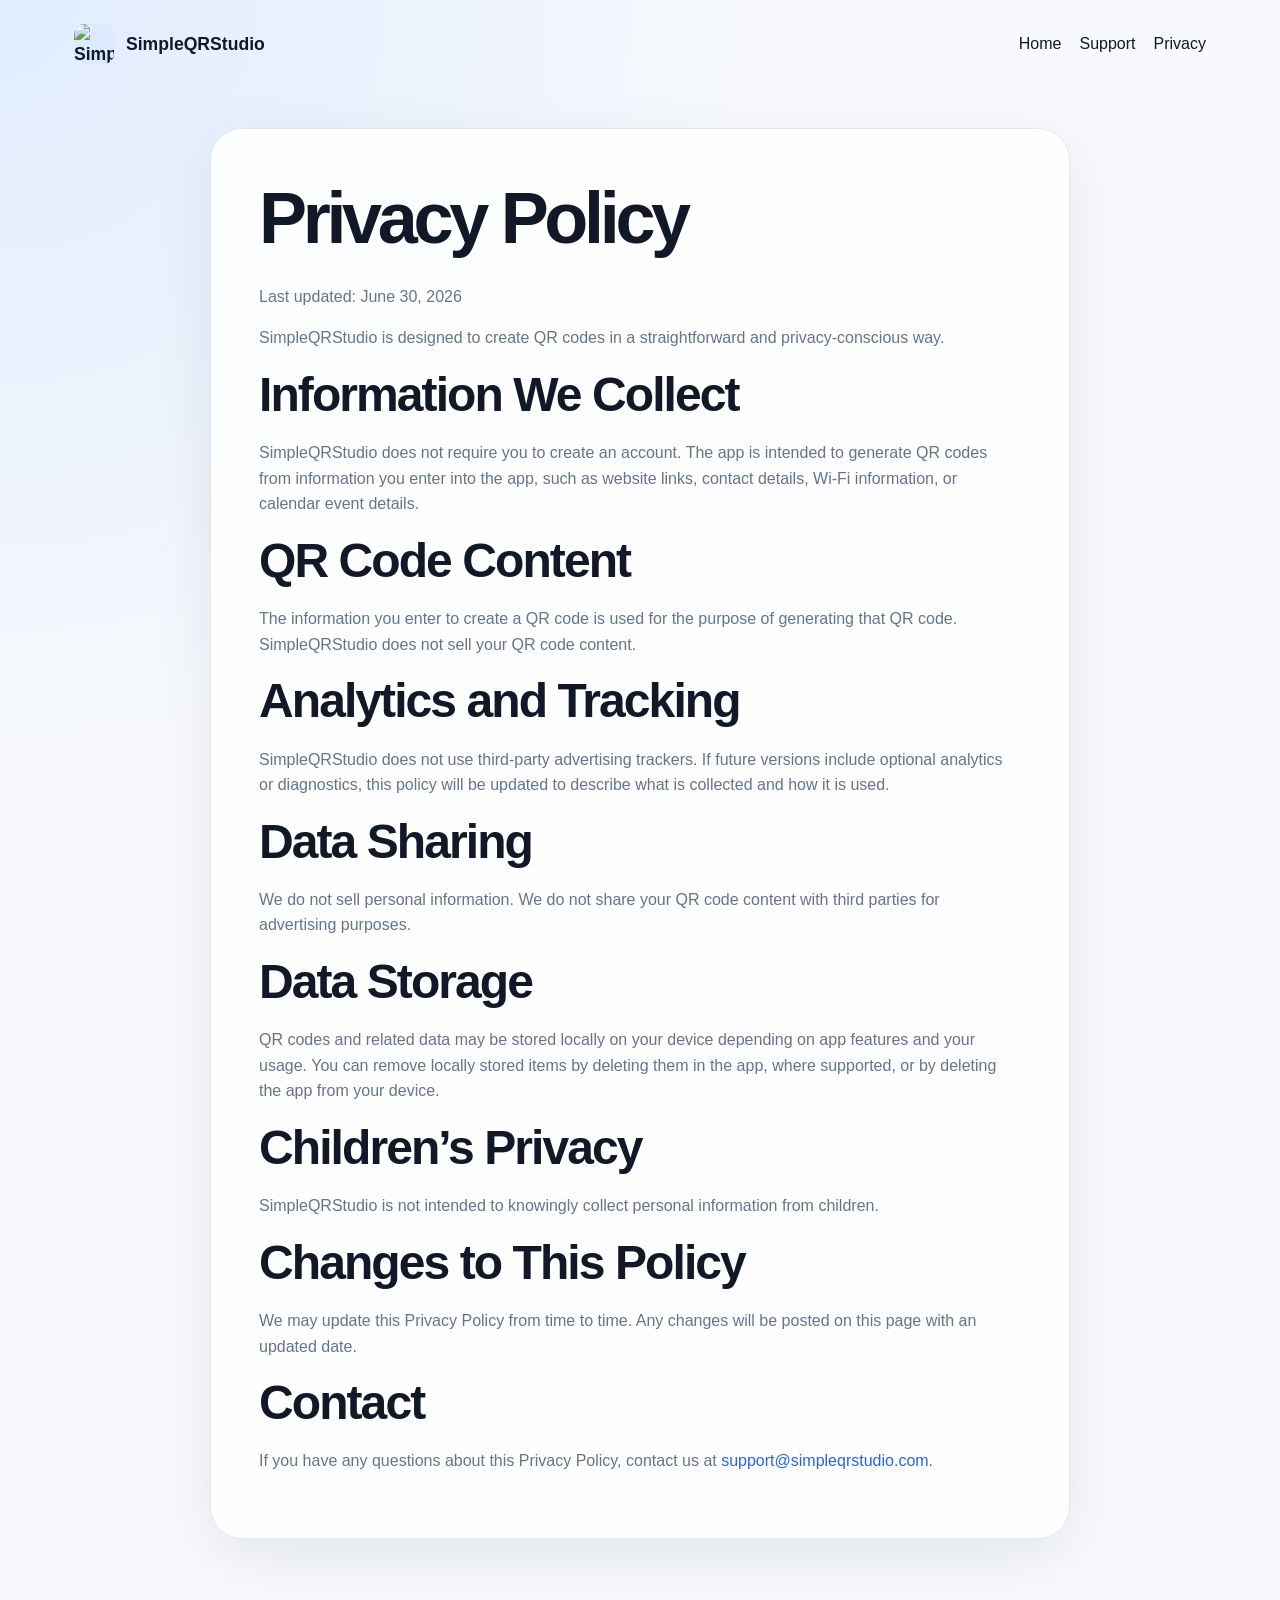
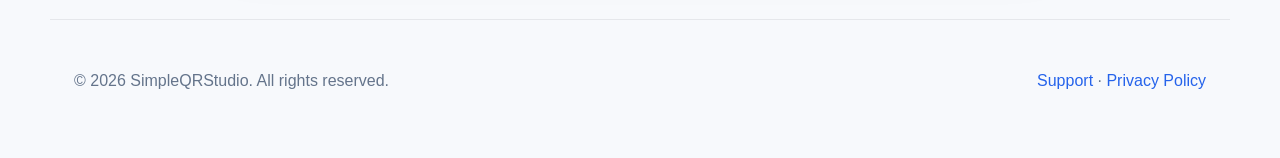
==== privacy.html @ ec58ddaf "Add files via upload" ====
<!DOCTYPE html>
<html lang="en">
<head>
  <meta charset="UTF-8" />
  <meta name="viewport" content="width=device-width, initial-scale=1.0" />
  <title>Privacy Policy | SimpleQRStudio</title>
  <meta name="description" content="Privacy Policy for SimpleQRStudio." />
  <link rel="stylesheet" href="style.css" />
</head>
<body>
  <header class="site-header">
    <a class="brand" href="index.html">
      <img src="images/app-icon.png" alt="SimpleQRStudio icon" />
      <span>SimpleQRStudio</span>
    </a>
    <nav>
      <a href="index.html">Home</a>
      <a href="support.html">Support</a>
      <a href="privacy.html">Privacy</a>
    </nav>
  </header>

  <main class="page">
    <h1>Privacy Policy</h1>
    <p class="updated">Last updated: June 30, 2026</p>

    <p>SimpleQRStudio is designed to create QR codes in a straightforward and privacy-conscious way.</p>

    <h2>Information We Collect</h2>
    <p>SimpleQRStudio does not require you to create an account. The app is intended to generate QR codes from information you enter into the app, such as website links, contact details, Wi-Fi information, or calendar event details.</p>

    <h2>QR Code Content</h2>
    <p>The information you enter to create a QR code is used for the purpose of generating that QR code. SimpleQRStudio does not sell your QR code content.</p>

    <h2>Analytics and Tracking</h2>
    <p>SimpleQRStudio does not use third-party advertising trackers. If future versions include optional analytics or diagnostics, this policy will be updated to describe what is collected and how it is used.</p>

    <h2>Data Sharing</h2>
    <p>We do not sell personal information. We do not share your QR code content with third parties for advertising purposes.</p>

    <h2>Data Storage</h2>
    <p>QR codes and related data may be stored locally on your device depending on app features and your usage. You can remove locally stored items by deleting them in the app, where supported, or by deleting the app from your device.</p>

    <h2>Children’s Privacy</h2>
    <p>SimpleQRStudio is not intended to knowingly collect personal information from children.</p>

    <h2>Changes to This Policy</h2>
    <p>We may update this Privacy Policy from time to time. Any changes will be posted on this page with an updated date.</p>

    <h2>Contact</h2>
    <p>If you have any questions about this Privacy Policy, contact us at <a href="mailto:support@simpleqrstudio.com">support@simpleqrstudio.com</a>.</p>
  </main>

  <footer>
    <p>© <span id="year"></span> SimpleQRStudio. All rights reserved.</p>
    <p><a href="support.html">Support</a> · <a href="privacy.html">Privacy Policy</a></p>
  </footer>

  <script>
    document.getElementById('year').textContent = new Date().getFullYear();
  </script>
</body>
</html>
---- style.css ----
:root {
  --background: #f7f9fc;
  --surface: #ffffff;
  --text: #111827;
  --muted: #64748b;
  --accent: #2563eb;
  --accent-dark: #1d4ed8;
  --border: #e5e7eb;
  --shadow: 0 24px 80px rgba(15, 23, 42, 0.12);
}

* { box-sizing: border-box; }

body {
  margin: 0;
  font-family: -apple-system, BlinkMacSystemFont, "Segoe UI", sans-serif;
  background: radial-gradient(circle at top left, #e0ecff 0, transparent 35%), var(--background);
  color: var(--text);
  line-height: 1.6;
}

img { max-width: 100%; display: block; }

a { color: var(--accent); text-decoration: none; }
a:hover { text-decoration: underline; }

.site-header {
  max-width: 1180px;
  margin: 0 auto;
  padding: 24px;
  display: flex;
  align-items: center;
  justify-content: space-between;
  gap: 20px;
}

.brand {
  display: flex;
  align-items: center;
  gap: 12px;
  color: var(--text);
  font-weight: 700;
  font-size: 1.1rem;
}

.brand img {
  width: 40px;
  height: 40px;
  border-radius: 10px;
  background: #dbeafe;
}

nav {
  display: flex;
  gap: 18px;
  flex-wrap: wrap;
}

nav a { color: var(--text); font-weight: 500; }

.hero {
  max-width: 1180px;
  margin: 40px auto 80px;
  padding: 0 24px;
  display: grid;
  grid-template-columns: 1.1fr 0.9fr;
  align-items: center;
  gap: 60px;
}

.eyebrow {
  color: var(--accent);
  text-transform: uppercase;
  letter-spacing: 0.12em;
  font-size: 0.78rem;
  font-weight: 800;
  margin: 0 0 10px;
}

.center { text-align: center; }

h1, h2, h3 { line-height: 1.15; margin-top: 0; }

h1 {
  font-size: clamp(3rem, 7vw, 5.5rem);
  letter-spacing: -0.06em;
  margin-bottom: 24px;
}

h2 {
  font-size: clamp(2rem, 4vw, 3rem);
  letter-spacing: -0.04em;
  margin-bottom: 18px;
}

h3 { font-size: 1.25rem; }

.lead {
  font-size: 1.25rem;
  color: var(--muted);
  max-width: 680px;
}

.hero-actions {
  display: flex;
  gap: 14px;
  margin-top: 32px;
  flex-wrap: wrap;
}

.button {
  display: inline-flex;
  align-items: center;
  justify-content: center;
  min-height: 48px;
  padding: 0 22px;
  border-radius: 999px;
  font-weight: 700;
  border: 1px solid transparent;
}

.button:hover { text-decoration: none; }

.primary {
  background: var(--accent);
  color: #fff;
}

.primary:hover { background: var(--accent-dark); }

.secondary {
  background: var(--surface);
  color: var(--text);
  border-color: var(--border);
}

.phone-frame {
  max-width: 360px;
  margin: 0 auto;
  padding: 14px;
  border-radius: 42px;
  background: #0f172a;
  box-shadow: var(--shadow);
}

.phone-frame img {
  width: 100%;
  aspect-ratio: 9 / 19.5;
  object-fit: cover;
  border-radius: 30px;
  background: linear-gradient(135deg, #eff6ff, #bfdbfe);
}

.features, .screenshots, .download {
  max-width: 1180px;
  margin: 0 auto 88px;
  padding: 0 24px;
}

.features > h2, .screenshots > h2, .download > h2, .download > p {
  text-align: center;
  max-width: 780px;
  margin-left: auto;
  margin-right: auto;
}

.feature-grid {
  display: grid;
  grid-template-columns: repeat(4, 1fr);
  gap: 18px;
  margin-top: 34px;
}

.feature-grid article {
  background: rgba(255,255,255,0.8);
  border: 1px solid var(--border);
  border-radius: 24px;
  padding: 24px;
}

.feature-grid p { color: var(--muted); margin-bottom: 0; }

.screenshot-grid {
  display: grid;
  grid-template-columns: repeat(4, 1fr);
  gap: 18px;
  margin-top: 36px;
}

.screenshot-grid img {
  border-radius: 26px;
  background: linear-gradient(135deg, #eff6ff, #bfdbfe);
  box-shadow: 0 16px 50px rgba(15, 23, 42, 0.12);
  aspect-ratio: 9 / 19.5;
  object-fit: cover;
}

.privacy-callout {
  max-width: 1120px;
  margin: 0 auto 88px;
  padding: 36px;
  border-radius: 32px;
  background: var(--surface);
  border: 1px solid var(--border);
  display: flex;
  justify-content: space-between;
  align-items: center;
  gap: 24px;
  box-shadow: 0 18px 60px rgba(15, 23, 42, 0.08);
}

.privacy-callout p { color: var(--muted); max-width: 720px; }

.page {
  max-width: 860px;
  margin: 40px auto 80px;
  padding: 48px;
  background: rgba(255,255,255,0.9);
  border: 1px solid var(--border);
  border-radius: 32px;
  box-shadow: 0 18px 60px rgba(15, 23, 42, 0.08);
}

.page h1 {
  font-size: clamp(2.5rem, 6vw, 4.5rem);
}

.updated, .page p { color: var(--muted); }

footer {
  max-width: 1180px;
  margin: 0 auto;
  padding: 32px 24px 48px;
  display: flex;
  justify-content: space-between;
  gap: 16px;
  color: var(--muted);
  border-top: 1px solid var(--border);
}

@media (max-width: 900px) {
  .hero { grid-template-columns: 1fr; text-align: center; }
  .lead { margin-left: auto; margin-right: auto; }
  .hero-actions { justify-content: center; }
  .feature-grid, .screenshot-grid { grid-template-columns: repeat(2, 1fr); }
  .privacy-callout { flex-direction: column; align-items: flex-start; }
}

@media (max-width: 560px) {
  .site-header, footer { flex-direction: column; align-items: flex-start; }
  .feature-grid, .screenshot-grid { grid-template-columns: 1fr; }
  .page { padding: 28px; border-radius: 24px; }
}
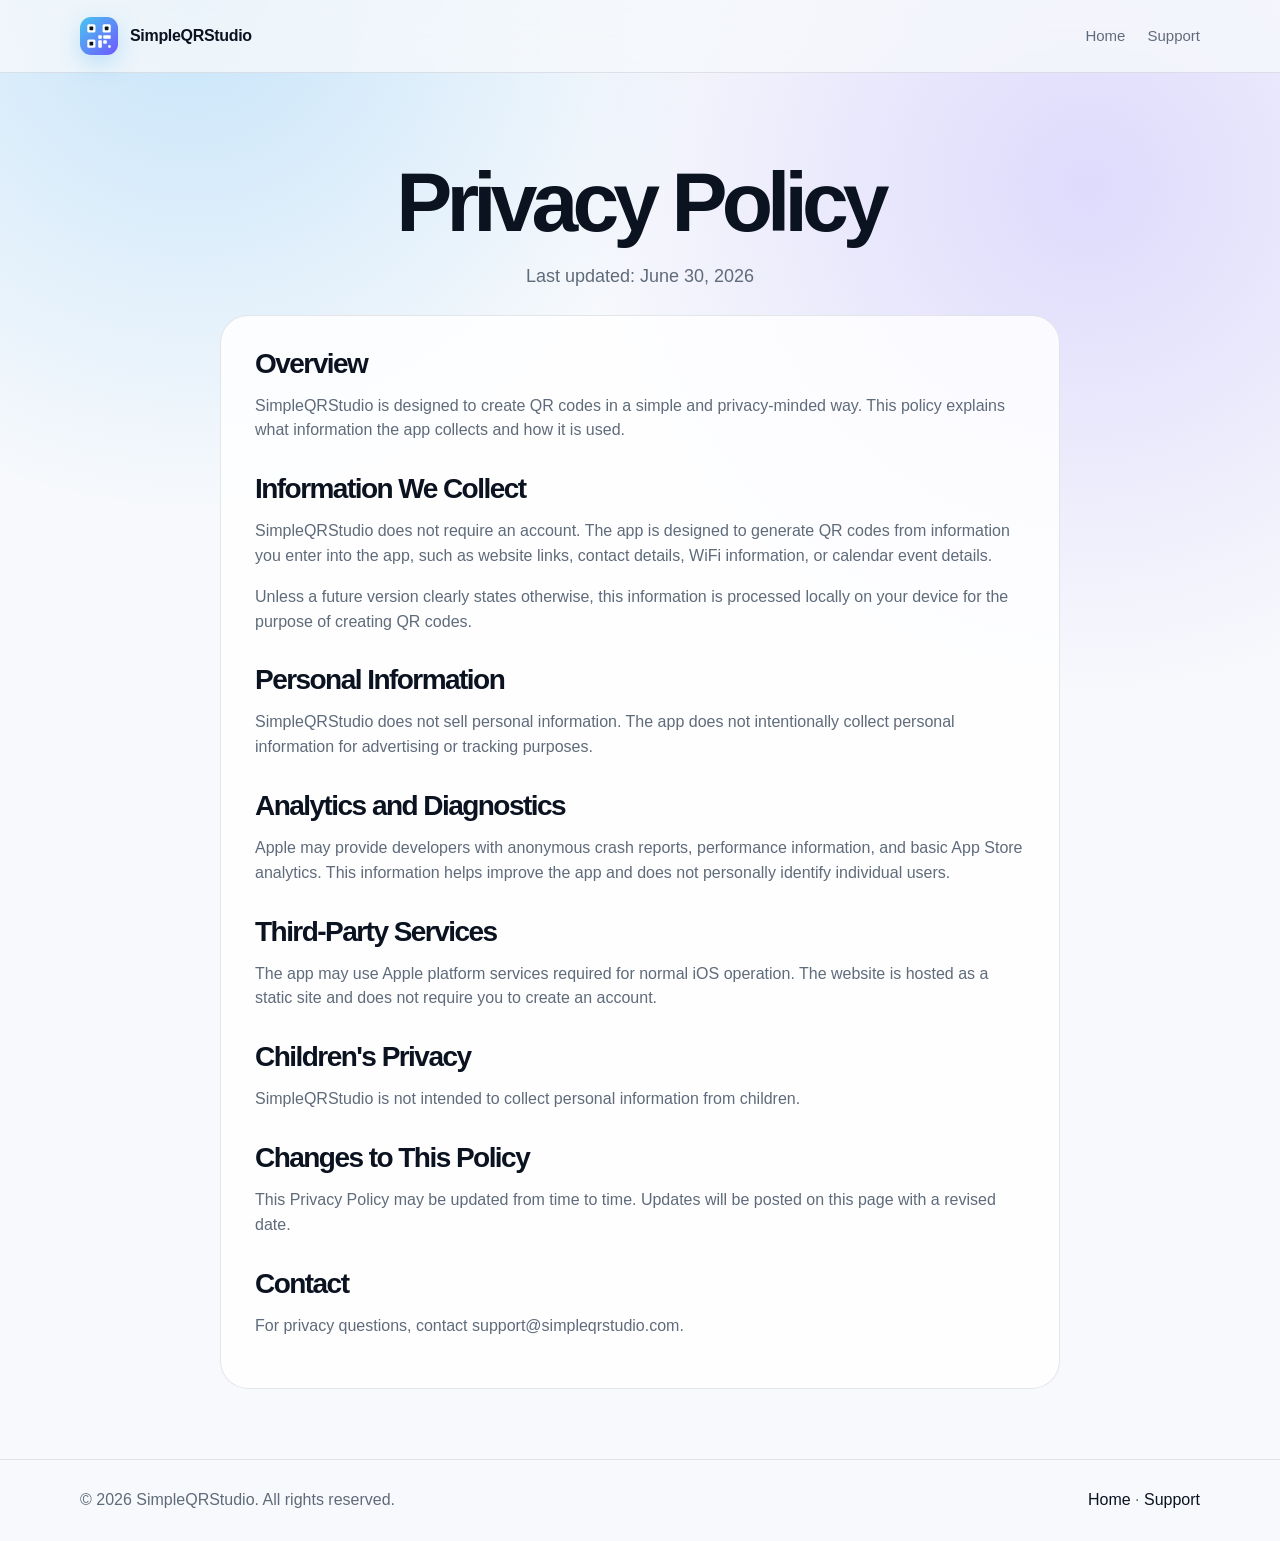
==== commit 3a926076: "Add files via upload" ====
--- a/privacy.html
+++ b/privacy.html
@@ -1,63 +1,4 @@
-<!DOCTYPE html>
+<!doctype html>
 <html lang="en">
-<head>
-  <meta charset="UTF-8" />
-  <meta name="viewport" content="width=device-width, initial-scale=1.0" />
-  <title>Privacy Policy | SimpleQRStudio</title>
-  <meta name="description" content="Privacy Policy for SimpleQRStudio." />
-  <link rel="stylesheet" href="style.css" />
-</head>
-<body>
-  <header class="site-header">
-    <a class="brand" href="index.html">
-      <img src="images/app-icon.png" alt="SimpleQRStudio icon" />
-      <span>SimpleQRStudio</span>
-    </a>
-    <nav>
-      <a href="index.html">Home</a>
-      <a href="support.html">Support</a>
-      <a href="privacy.html">Privacy</a>
-    </nav>
-  </header>
-
-  <main class="page">
-    <h1>Privacy Policy</h1>
-    <p class="updated">Last updated: June 30, 2026</p>
-
-    <p>SimpleQRStudio is designed to create QR codes in a straightforward and privacy-conscious way.</p>
-
-    <h2>Information We Collect</h2>
-    <p>SimpleQRStudio does not require you to create an account. The app is intended to generate QR codes from information you enter into the app, such as website links, contact details, Wi-Fi information, or calendar event details.</p>
-
-    <h2>QR Code Content</h2>
-    <p>The information you enter to create a QR code is used for the purpose of generating that QR code. SimpleQRStudio does not sell your QR code content.</p>
-
-    <h2>Analytics and Tracking</h2>
-    <p>SimpleQRStudio does not use third-party advertising trackers. If future versions include optional analytics or diagnostics, this policy will be updated to describe what is collected and how it is used.</p>
-
-    <h2>Data Sharing</h2>
-    <p>We do not sell personal information. We do not share your QR code content with third parties for advertising purposes.</p>
-
-    <h2>Data Storage</h2>
-    <p>QR codes and related data may be stored locally on your device depending on app features and your usage. You can remove locally stored items by deleting them in the app, where supported, or by deleting the app from your device.</p>
-
-    <h2>Children’s Privacy</h2>
-    <p>SimpleQRStudio is not intended to knowingly collect personal information from children.</p>
-
-    <h2>Changes to This Policy</h2>
-    <p>We may update this Privacy Policy from time to time. Any changes will be posted on this page with an updated date.</p>
-
-    <h2>Contact</h2>
-    <p>If you have any questions about this Privacy Policy, contact us at <a href="mailto:support@simpleqrstudio.com">support@simpleqrstudio.com</a>.</p>
-  </main>
-
-  <footer>
-    <p>© <span id="year"></span> SimpleQRStudio. All rights reserved.</p>
-    <p><a href="support.html">Support</a> · <a href="privacy.html">Privacy Policy</a></p>
-  </footer>
-
-  <script>
-    document.getElementById('year').textContent = new Date().getFullYear();
-  </script>
-</body>
-</html>
+<head><meta charset="utf-8"><meta name="viewport" content="width=device-width, initial-scale=1"><title>Privacy Policy | SimpleQRStudio</title><meta name="description" content="Privacy Policy for SimpleQRStudio."><link rel="icon" href="images/favicon.svg" type="image/svg+xml"><link rel="stylesheet" href="css/style.css"></head>
+<body><nav class="nav"><div class="container nav-inner"><a class="logo" href="index.html"><img src="images/app-icon.svg" alt="SimpleQRStudio icon"><span>SimpleQRStudio</span></a><div class="nav-links"><a href="index.html">Home</a><a href="support.html">Support</a></div></div></nav><main><section class="page-hero"><div class="container"><h1>Privacy Policy</h1><p>Last updated: June 30, 2026</p></div></section><article class="content"><h2>Overview</h2><p>SimpleQRStudio is designed to create QR codes in a simple and privacy-minded way. This policy explains what information the app collects and how it is used.</p><h2>Information We Collect</h2><p>SimpleQRStudio does not require an account. The app is designed to generate QR codes from information you enter into the app, such as website links, contact details, WiFi information, or calendar event details.</p><p>Unless a future version clearly states otherwise, this information is processed locally on your device for the purpose of creating QR codes.</p><h2>Personal Information</h2><p>SimpleQRStudio does not sell personal information. The app does not intentionally collect personal information for advertising or tracking purposes.</p><h2>Analytics and Diagnostics</h2><p>Apple may provide developers with anonymous crash reports, performance information, and basic App Store analytics. This information helps improve the app and does not personally identify individual users.</p><h2>Third-Party Services</h2><p>The app may use Apple platform services required for normal iOS operation. The website is hosted as a static site and does not require you to create an account.</p><h2>Children's Privacy</h2><p>SimpleQRStudio is not intended to collect personal information from children.</p><h2>Changes to This Policy</h2><p>This Privacy Policy may be updated from time to time. Updates will be posted on this page with a revised date.</p><h2>Contact</h2><p>For privacy questions, contact support@simpleqrstudio.com.</p></article></main><footer class="footer"><div class="container footer-inner"><span>© <span data-year></span> SimpleQRStudio. All rights reserved.</span><span><a href="index.html">Home</a> · <a href="support.html">Support</a></span></div></footer><script src="js/app.js"></script></body></html>
--- a/css/style.css
+++ b/css/style.css
@@ -0,0 +1,111 @@
+:root {
+  --bg: #f7f9fc;
+  --card: rgba(255,255,255,.82);
+  --card-solid: #fff;
+  --text: #0b1220;
+  --muted: #5f6b7a;
+  --line: rgba(15,23,42,.1);
+  --brand: #1d9bf0;
+  --brand-2: #7357ff;
+  --shadow: 0 24px 70px rgba(18, 38, 63, .14);
+  --radius: 28px;
+}
+@media (prefers-color-scheme: dark) {
+  :root {
+    --bg: #07111f;
+    --card: rgba(13,23,38,.78);
+    --card-solid: #0d1726;
+    --text: #f4f7fb;
+    --muted: #a8b3c2;
+    --line: rgba(255,255,255,.1);
+    --shadow: 0 24px 70px rgba(0,0,0,.35);
+  }
+}
+* { box-sizing: border-box; }
+html { scroll-behavior: smooth; }
+body {
+  margin: 0;
+  font-family: -apple-system, BlinkMacSystemFont, "SF Pro Display", "Segoe UI", sans-serif;
+  color: var(--text);
+  background:
+    radial-gradient(circle at 15% 0%, rgba(29,155,240,.22), transparent 32rem),
+    radial-gradient(circle at 85% 12%, rgba(115,87,255,.19), transparent 32rem),
+    var(--bg);
+  line-height: 1.55;
+}
+a { color: inherit; text-decoration: none; }
+img { max-width: 100%; display: block; }
+.container { width: min(1120px, calc(100% - 36px)); margin: 0 auto; }
+.nav {
+  position: sticky; top: 0; z-index: 20;
+  background: color-mix(in srgb, var(--bg) 78%, transparent);
+  backdrop-filter: blur(18px);
+  border-bottom: 1px solid var(--line);
+}
+.nav-inner { height: 72px; display:flex; align-items:center; justify-content:space-between; gap:18px; }
+.logo { display:flex; align-items:center; gap:12px; font-weight: 750; letter-spacing: -.02em; }
+.logo img { width:38px; height:38px; border-radius:11px; box-shadow: 0 8px 24px rgba(29,155,240,.25); }
+.nav-links { display:flex; align-items:center; gap:22px; color:var(--muted); font-size:15px; }
+.nav-links a:hover { color: var(--text); }
+.button {
+  display:inline-flex; align-items:center; justify-content:center; gap:10px;
+  padding: 12px 18px; border-radius:999px; font-weight:700;
+  background: linear-gradient(135deg, var(--brand), var(--brand-2)); color:#fff;
+  box-shadow: 0 16px 34px rgba(29,155,240,.28);
+}
+.button.secondary { color: var(--text); background: var(--card); border:1px solid var(--line); box-shadow:none; }
+.hero { padding: 78px 0 56px; }
+.hero-grid { display:grid; grid-template-columns: 1.05fr .95fr; align-items:center; gap:48px; }
+.badge { display:inline-flex; align-items:center; gap:8px; padding:8px 12px; border:1px solid var(--line); background:var(--card); border-radius:999px; color:var(--muted); font-size:14px; }
+h1 { font-size: clamp(46px, 7vw, 84px); line-height:.95; margin: 20px 0; letter-spacing:-.07em; }
+.lead { font-size: clamp(18px, 2vw, 22px); color:var(--muted); max-width: 650px; margin: 0 0 28px; }
+.actions { display:flex; gap:14px; flex-wrap:wrap; align-items:center; }
+.note { color:var(--muted); font-size:14px; margin-top:16px; }
+.phone-stage { position:relative; min-height:580px; display:grid; place-items:center; }
+.glow { position:absolute; width:440px; height:440px; border-radius:50%; background:linear-gradient(135deg, rgba(29,155,240,.28), rgba(115,87,255,.2)); filter:blur(30px); }
+.phone {
+  position:relative; width:min(330px, 82vw); aspect-ratio: 9/19.5; border-radius:46px;
+  background:#0b1220; padding:12px; box-shadow: var(--shadow); border:1px solid rgba(255,255,255,.22);
+  transform: rotate(2deg);
+}
+.phone::before { content:""; position:absolute; top:18px; left:50%; transform:translateX(-50%); width:96px; height:28px; border-radius:999px; background:#07111f; z-index:2; }
+.screen { height:100%; border-radius:36px; overflow:hidden; background:#fff; }
+.section { padding: 68px 0; }
+.section-head { text-align:center; max-width:760px; margin:0 auto 36px; }
+h2 { font-size: clamp(34px, 4vw, 56px); line-height:1; margin:0 0 14px; letter-spacing:-.055em; }
+.section-head p, .page-hero p { color:var(--muted); font-size:18px; margin:0; }
+.grid { display:grid; grid-template-columns: repeat(3, 1fr); gap:18px; }
+.card { background:var(--card); border:1px solid var(--line); border-radius:var(--radius); padding:24px; box-shadow: 0 10px 30px rgba(15,23,42,.06); }
+.icon { width:44px; height:44px; border-radius:14px; display:grid; place-items:center; background:linear-gradient(135deg, rgba(29,155,240,.18), rgba(115,87,255,.18)); font-size:24px; margin-bottom:16px; }
+.card h3 { margin:0 0 8px; font-size:21px; letter-spacing:-.02em; }
+.card p { color:var(--muted); margin:0; }
+.gallery { display:grid; grid-template-columns: repeat(4, 1fr); gap:18px; }
+.gallery img { border-radius:24px; box-shadow: var(--shadow); border:1px solid var(--line); background:var(--card-solid); }
+.split { display:grid; grid-template-columns: 1fr 1fr; gap:22px; align-items:start; }
+.list { margin:0; padding-left:22px; color:var(--muted); }
+.list li { margin:10px 0; }
+.footer { border-top:1px solid var(--line); padding:28px 0; color:var(--muted); }
+.footer-inner { display:flex; justify-content:space-between; gap:18px; flex-wrap:wrap; }
+.footer a { color:var(--text); }
+.page-hero { padding:70px 0 24px; text-align:center; }
+.content { width:min(840px, calc(100% - 36px)); margin:0 auto 70px; background:var(--card); border:1px solid var(--line); border-radius:var(--radius); padding:34px; }
+.content h2 { font-size:28px; margin-top:32px; }
+.content h2:first-child { margin-top:0; }
+.content p, .content li { color:var(--muted); }
+.faq-item { border-top:1px solid var(--line); padding:20px 0; }
+.faq-item:first-child { border-top:0; }
+.faq-item h3 { margin:0 0 8px; }
+@media (max-width: 860px) {
+  .hero-grid, .split { grid-template-columns:1fr; }
+  .phone-stage { min-height: 470px; }
+  .grid { grid-template-columns:1fr; }
+  .gallery { grid-template-columns: repeat(2, 1fr); }
+  .nav-links { gap:12px; font-size:14px; }
+  .nav-links a.hide-sm { display:none; }
+}
+@media (max-width: 520px) {
+  .gallery { grid-template-columns:1fr; }
+  .nav-inner { height:64px; }
+  .button { width:100%; }
+  .actions { align-items:stretch; }
+}
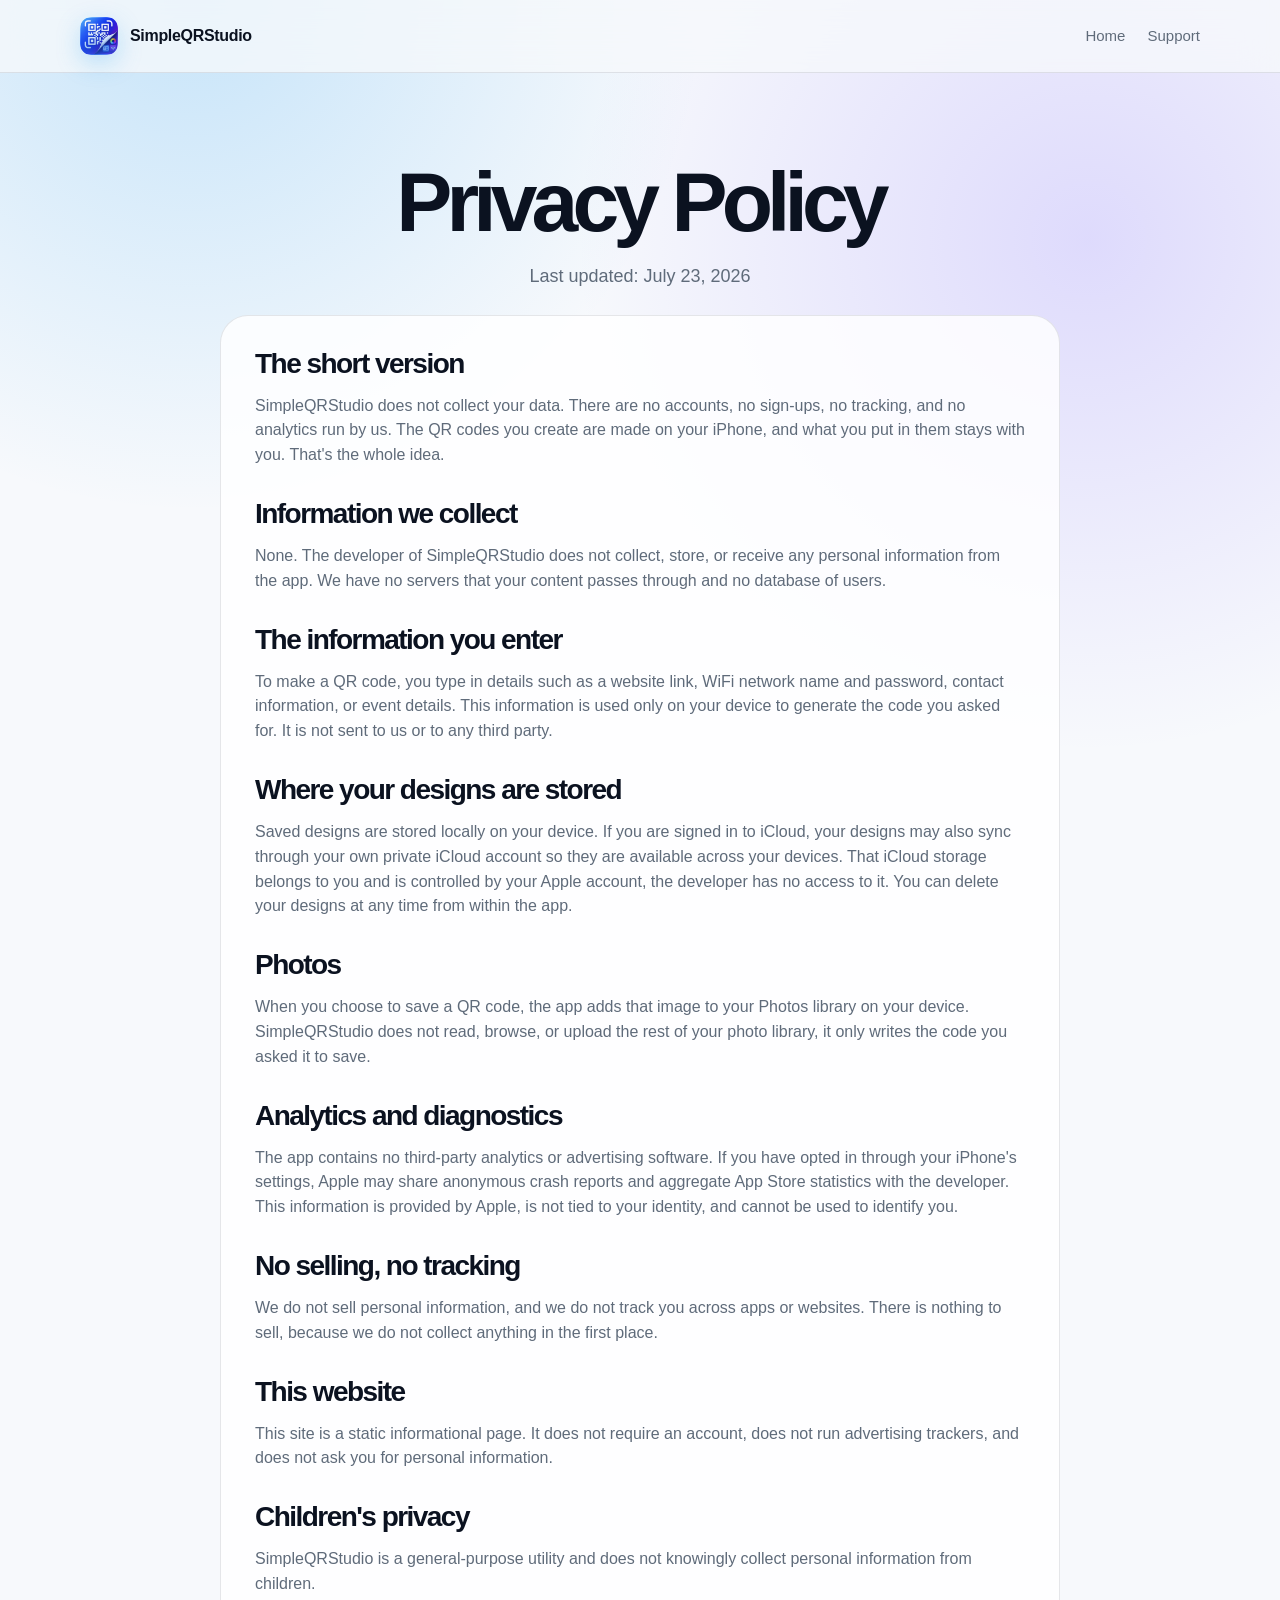
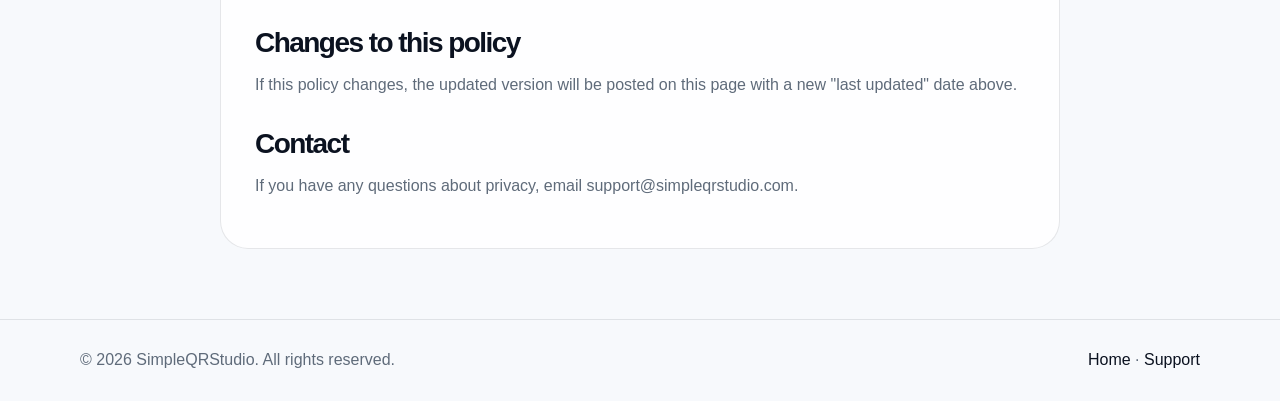
==== commit b2694277: "Add files via upload" ====
--- a/privacy.html
+++ b/privacy.html
@@ -1,4 +1,39 @@
 <!doctype html>
 <html lang="en">
-<head><meta charset="utf-8"><meta name="viewport" content="width=device-width, initial-scale=1"><title>Privacy Policy | SimpleQRStudio</title><meta name="description" content="Privacy Policy for SimpleQRStudio."><link rel="icon" href="images/favicon.svg" type="image/svg+xml"><link rel="stylesheet" href="css/style.css"></head>
-<body><nav class="nav"><div class="container nav-inner"><a class="logo" href="index.html"><img src="images/app-icon.svg" alt="SimpleQRStudio icon"><span>SimpleQRStudio</span></a><div class="nav-links"><a href="index.html">Home</a><a href="support.html">Support</a></div></div></nav><main><section class="page-hero"><div class="container"><h1>Privacy Policy</h1><p>Last updated: June 30, 2026</p></div></section><article class="content"><h2>Overview</h2><p>SimpleQRStudio is designed to create QR codes in a simple and privacy-minded way. This policy explains what information the app collects and how it is used.</p><h2>Information We Collect</h2><p>SimpleQRStudio does not require an account. The app is designed to generate QR codes from information you enter into the app, such as website links, contact details, WiFi information, or calendar event details.</p><p>Unless a future version clearly states otherwise, this information is processed locally on your device for the purpose of creating QR codes.</p><h2>Personal Information</h2><p>SimpleQRStudio does not sell personal information. The app does not intentionally collect personal information for advertising or tracking purposes.</p><h2>Analytics and Diagnostics</h2><p>Apple may provide developers with anonymous crash reports, performance information, and basic App Store analytics. This information helps improve the app and does not personally identify individual users.</p><h2>Third-Party Services</h2><p>The app may use Apple platform services required for normal iOS operation. The website is hosted as a static site and does not require you to create an account.</p><h2>Children's Privacy</h2><p>SimpleQRStudio is not intended to collect personal information from children.</p><h2>Changes to This Policy</h2><p>This Privacy Policy may be updated from time to time. Updates will be posted on this page with a revised date.</p><h2>Contact</h2><p>For privacy questions, contact support@simpleqrstudio.com.</p></article></main><footer class="footer"><div class="container footer-inner"><span>© <span data-year></span> SimpleQRStudio. All rights reserved.</span><span><a href="index.html">Home</a> · <a href="support.html">Support</a></span></div></footer><script src="js/app.js"></script></body></html>
+<head><meta charset="utf-8"><meta name="viewport" content="width=device-width, initial-scale=1"><title>Privacy Policy | SimpleQRStudio</title><meta name="description" content="Privacy Policy for SimpleQRStudio. No accounts, no tracking, and no data collected by the developer."><link rel="icon" href="images/SimpleQRStudio-iOS-Default-1024x1024@1x.png" type="image/png"><link rel="stylesheet" href="css/style.css"></head>
+<body><nav class="nav"><div class="container nav-inner"><a class="logo" href="index.html"><img src="images/SimpleQRStudio-iOS-Default-1024x1024@1x.png" alt="SimpleQRStudio icon"><span>SimpleQRStudio</span></a><div class="nav-links"><a href="index.html">Home</a><a href="support.html">Support</a></div></div></nav><main><section class="page-hero"><div class="container"><h1>Privacy Policy</h1><p>Last updated: July 23, 2026</p></div></section><article class="content">
+
+<h2>The short version</h2>
+<p>SimpleQRStudio does not collect your data. There are no accounts, no sign-ups, no tracking, and no analytics run by us. The QR codes you create are made on your iPhone, and what you put in them stays with you. That's the whole idea.</p>
+
+<h2>Information we collect</h2>
+<p>None. The developer of SimpleQRStudio does not collect, store, or receive any personal information from the app. We have no servers that your content passes through and no database of users.</p>
+
+<h2>The information you enter</h2>
+<p>To make a QR code, you type in details such as a website link, WiFi network name and password, contact information, or event details. This information is used only on your device to generate the code you asked for. It is not sent to us or to any third party.</p>
+
+<h2>Where your designs are stored</h2>
+<p>Saved designs are stored locally on your device. If you are signed in to iCloud, your designs may also sync through your own private iCloud account so they are available across your devices. That iCloud storage belongs to you and is controlled by your Apple account, the developer has no access to it. You can delete your designs at any time from within the app.</p>
+
+<h2>Photos</h2>
+<p>When you choose to save a QR code, the app adds that image to your Photos library on your device. SimpleQRStudio does not read, browse, or upload the rest of your photo library, it only writes the code you asked it to save.</p>
+
+<h2>Analytics and diagnostics</h2>
+<p>The app contains no third-party analytics or advertising software. If you have opted in through your iPhone's settings, Apple may share anonymous crash reports and aggregate App Store statistics with the developer. This information is provided by Apple, is not tied to your identity, and cannot be used to identify you.</p>
+
+<h2>No selling, no tracking</h2>
+<p>We do not sell personal information, and we do not track you across apps or websites. There is nothing to sell, because we do not collect anything in the first place.</p>
+
+<h2>This website</h2>
+<p>This site is a static informational page. It does not require an account, does not run advertising trackers, and does not ask you for personal information.</p>
+
+<h2>Children's privacy</h2>
+<p>SimpleQRStudio is a general-purpose utility and does not knowingly collect personal information from children.</p>
+
+<h2>Changes to this policy</h2>
+<p>If this policy changes, the updated version will be posted on this page with a new "last updated" date above.</p>
+
+<h2>Contact</h2>
+<p>If you have any questions about privacy, email <a href="mailto:support@simpleqrstudio.com">support@simpleqrstudio.com</a>.</p>
+
+</article></main><footer class="footer"><div class="container footer-inner"><span>© <span data-year></span> SimpleQRStudio. All rights reserved.</span><span><a href="index.html">Home</a> · <a href="support.html">Support</a></span></div></footer><script src="js/app.js"></script></body></html>
